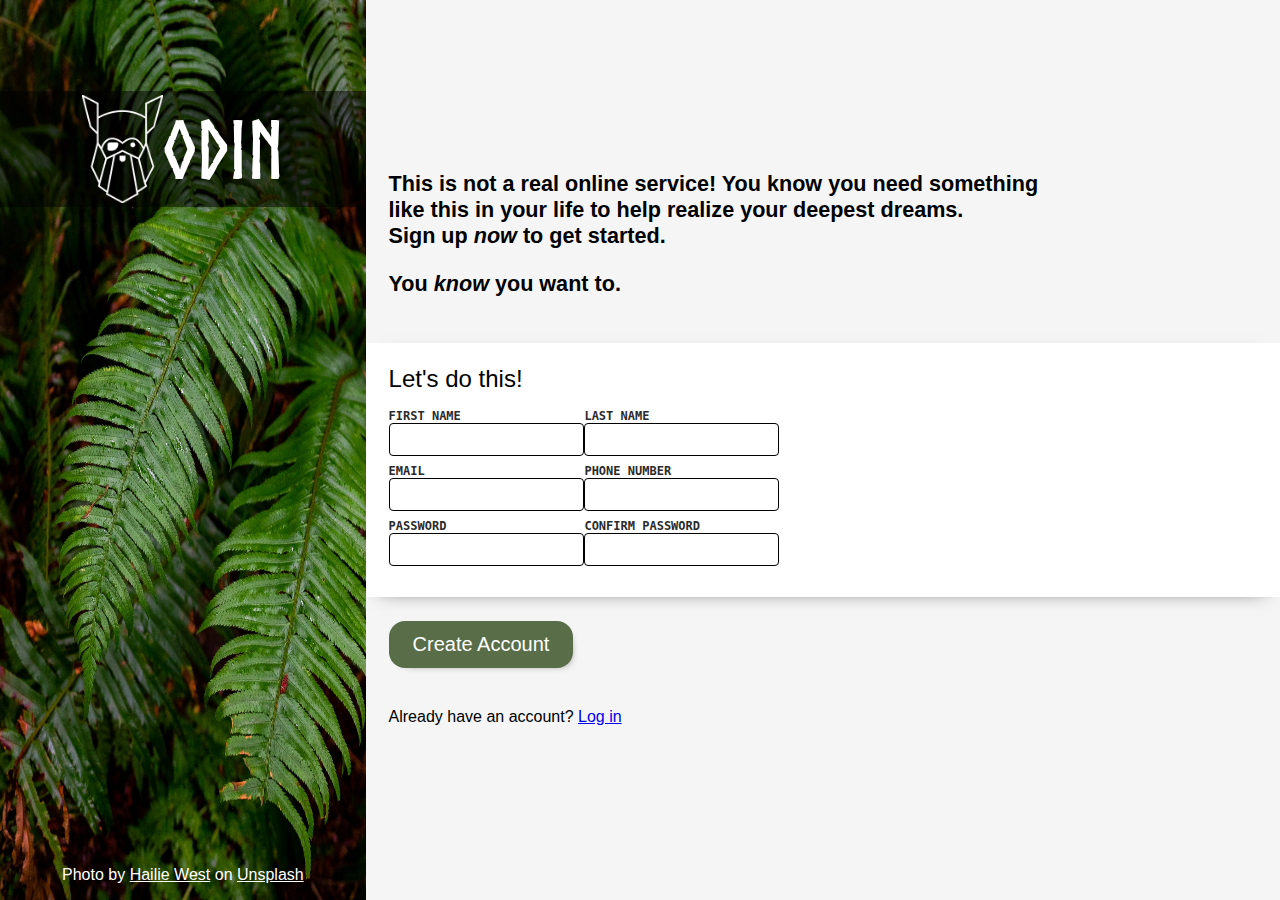
==== src/index.html @ 801a7abb "Add space next to "Already have an account?" part" ====
<!DOCTYPE html>
<html lang="en">
<head>
    <meta charset="UTF-8">
    <meta name="viewport" content="width=device-width, initial-scale=1.0">
    <link rel="stylesheet" href="./stylesheets/styles.css">
    <script src="./scripts/validate-form.js" defer></script>
    <title>Odin : Sign Up</title>
</head>
<body>
    <main>
        <section class="side left">
            <div class="header-block">
                <img id="logo-img" src="./images/odin-logo.png" alt="website logo : looks like odin from norse mythology">
                <h1 id="logo-title">ODIN</h1>
            </div>
            <div class="footer">
                <p>Photo by <a href="https://unsplash.com/@haliewestphoto">Hailie West</a> on <a href="https://unsplash.com/">Unsplash</a></p>
            </div>
        </section>
        <section class="side right">
            
            <article>
                <p>This is not a real online service! You know you need something like this in your life to help realize your deepest dreams. <br>Sign up <span class="italic">now</span> to get started.</p>
                <p>You <span class="italic">know</span> you want to.</p>
            </article>
            
            <form action="" method="post">
                <div class="sign-up block">
                    <h2 class="sign-up title">Let's do this!</h2>
                        <ul>
                            <div class="side input-left">
                                <li class="sign-up list"><label for="first-name">FIRST NAME</label><input type="text" class="sign-up input"></li>
                                <li class="sign-up list"><label for="email">EMAIL</label><input type="email" class="sign-up input"></li>
                                <li class="sign-up list"><label for="password">PASSWORD</label><input type="password" class="sign-up input"></li>
                            </div>
                            <div class="side input-right">
                                <li class="sign-up list"><label for="last-name">LAST NAME</label><input type="text" class="sign-up input"></li>
                                <li class="sign-up list"><label for="phone-number">PHONE NUMBER</label><input type="tel" class="sign-up input"></li>
                                <li class="sign-up list"><label for="confirm-password">CONFIRM PASSWORD</label><input type="password" class="sign-up input"></li>
                            </div>
                        </ul>
                </div>
                <button type="submit" id="submit-button">Create Account</button>
            </form>
            
            <p>Already have an account? <a href="./index.html" rel="noopener noreferrer" class="link">Log in</a></p>
        </section>
    </main>
</body>
</html>
---- src/stylesheets/styles.css ----
@import url("../fonts/norse-bold/stylesheet.css");

* {
    font-family: 'Roboto', sans-serif;
}

body {
    margin: 0;
    padding: 0;
}

main {
    display: flex;
    height: 100vh;
    width: auto;
}

.side.left {
    display: flex;
    flex-direction: column;
    justify-content: space-between;
    flex: 1;
    background-image: url("../images/background.jpg");
    background-size: 100% 100%;
    align-items: center;
}

.side.right {
    display: flex;
    flex-direction: column;
    justify-content: center;
    flex: 2.5;
    background-color: whitesmoke;
}

.side.right > * {
    padding: 0 2.5%;
    margin-bottom: 24px;
}

main > .side {
    box-sizing: border-box;
}

.header-block {
    display: flex;
    justify-content: center;
    align-items: center;
    background-color: rgba(0, 0, 0, 50%);
    margin-top: 25%;
    padding: 4px 0;
    align-self: stretch;
}

#logo-img {
    height: 108px;
    width: auto;
}

#logo-title {
    font: 5rem 'norsebold';
    color: white;
    padding: 0;
    margin: 0;
}

.left p,
.left p > a {
    color: white;
}

.right article {
    width: 75%;
}

article p {
    font-size: 1.35rem;
    font-weight: 600;
}

.italic {
    font-style: italic;
}

ul {
    list-style-type: none;
    margin: 0;
    padding: 0;
    display: flex;
    align-items: center;
    width: 45%;
    justify-content: space-between;
}

li.sign-up {
    display: flex;
    flex-direction: column;
    align-items: flex-start;
    margin-bottom: 8px;
}

li.sign-up label {
    font: 12px monospace;
    font-weight: 600;
    font-stretch: wider;
    color: rgb(44, 43, 43);
}

li.sign-up input {
    border: 1px solid black;
    border-radius: 4px;
    padding: 8px;
}

.side.right form {
    padding: 0;
}

.side.right form button {
    margin: 0 2.5%;
}

.sign-up.block {
    background-color: white;
    padding: 2.5%;
    box-shadow: 0 5px 20px -15px black;
}

.sign-up.title {
    margin: 0;
    padding: 0;
    font-weight: 500;
    margin-bottom: 16px;
}

#submit-button {
    background-color: #596D48;
    margin-top: 24px;
    border: 0;
    border-radius: 16px;
    color: white;
    font-size: 1.25rem;
    padding: 0.75rem 1.5rem;
    -webkit-box-shadow: 5px 5px 10px -10px black; 
}
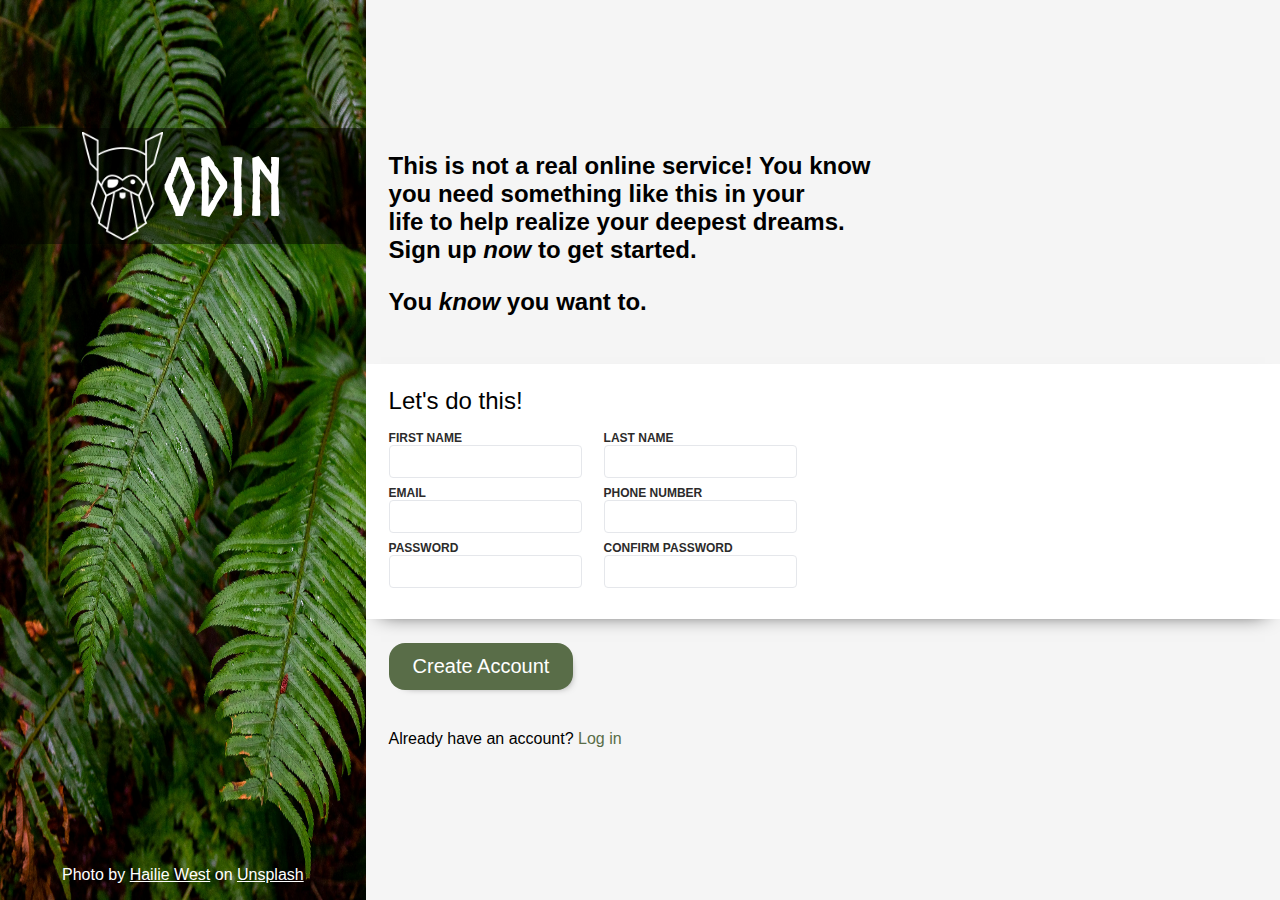
==== commit 778c0c1a: "Add "required" attributes inside inputs' tags" ====
--- a/src/index.html
+++ b/src/index.html
@@ -30,14 +30,14 @@
                     <h2 class="sign-up title">Let's do this!</h2>
                         <ul>
                             <div class="side input-left">
-                                <li class="sign-up list"><label for="first-name">FIRST NAME</label><input type="text" class="sign-up input"></li>
-                                <li class="sign-up list"><label for="email">EMAIL</label><input type="email" class="sign-up input"></li>
-                                <li class="sign-up list"><label for="password">PASSWORD</label><input type="password" class="sign-up input"></li>
+                                <li class="sign-up list"><label for="first-name">FIRST NAME</label><input type="text" class="sign-up input" aria-required="true" required><span></span></li>
+                                <li class="sign-up list"><label for="email">EMAIL</label><input type="email" class="sign-up input" aria-required="true" required><span></span></li>
+                                <li class="sign-up list"><label for="password">PASSWORD</label><input type="password" class="sign-up input" aria-required="true" required><span></span></li>
                             </div>
                             <div class="side input-right">
-                                <li class="sign-up list"><label for="last-name">LAST NAME</label><input type="text" class="sign-up input"></li>
-                                <li class="sign-up list"><label for="phone-number">PHONE NUMBER</label><input type="tel" class="sign-up input"></li>
-                                <li class="sign-up list"><label for="confirm-password">CONFIRM PASSWORD</label><input type="password" class="sign-up input"></li>
+                                <li class="sign-up list"><label for="last-name">LAST NAME</label><input type="text" class="sign-up input" aria-required="true" required><span></span></li>
+                                <li class="sign-up list"><label for="phone-number">PHONE NUMBER</label><input type="tel" class="sign-up input" aria-required="true" required><span></span></li>
+                                <li class="sign-up list"><label for="confirm-password">CONFIRM PASSWORD</label><input type="password" class="sign-up input" aria-required="true" required><span></span></li>
                             </div>
                         </ul>
                 </div>
--- a/src/stylesheets/styles.css
+++ b/src/stylesheets/styles.css
@@ -47,7 +47,7 @@
     justify-content: center;
     align-items: center;
     background-color: rgba(0, 0, 0, 50%);
-    margin-top: 25%;
+    margin-top: 35%;
     padding: 4px 0;
     align-self: stretch;
 }
@@ -70,12 +70,13 @@
 }
 
 .right article {
-    width: 75%;
+    width: 65%;
 }
 
 article p {
-    font-size: 1.35rem;
+    font-size: 1.5rem;
     font-weight: 600;
+    text-wrap: balance;
 }
 
 .italic {
@@ -89,7 +90,13 @@
     display: flex;
     align-items: center;
     width: 45%;
+    gap: 16px;
     justify-content: space-between;
+}
+
+.side.input-left,
+.side.input-right {
+    width: 45%;
 }
 
 li.sign-up {
@@ -97,19 +104,21 @@
     flex-direction: column;
     align-items: flex-start;
     margin-bottom: 8px;
+    width: 100%;
 }
 
 li.sign-up label {
-    font: 12px monospace;
+    font: 12px sans-serif;
     font-weight: 600;
     font-stretch: wider;
     color: rgb(44, 43, 43);
 }
 
 li.sign-up input {
-    border: 1px solid black;
+    border: 1px solid #E5E7EB;
     border-radius: 4px;
     padding: 8px;
+    width: 100%;
 }
 
 .side.right form {
@@ -123,7 +132,7 @@
 .sign-up.block {
     background-color: white;
     padding: 2.5%;
-    box-shadow: 0 5px 20px -15px black;
+    box-shadow: 0 7.5px 20px -15px black;
 }
 
 .sign-up.title {
@@ -141,5 +150,24 @@
     color: white;
     font-size: 1.25rem;
     padding: 0.75rem 1.5rem;
-    -webkit-box-shadow: 5px 5px 10px -10px black; 
+    -webkit-box-shadow: 5px 5px 10px -10px black;
+    box-shadow: 5px 5px 10px -10px black;
 }
+
+.side.right > p {
+    font-size: 16px;
+}
+
+.side.right > p > a {
+    color: #596D48;
+    text-decoration: none;
+}
+
+input:focus {
+    border: 1px solid black;
+    box-shadow: 5px 5px 5px -5px black;
+}
+
+input:invalid {
+    border: 1px solid red;
+}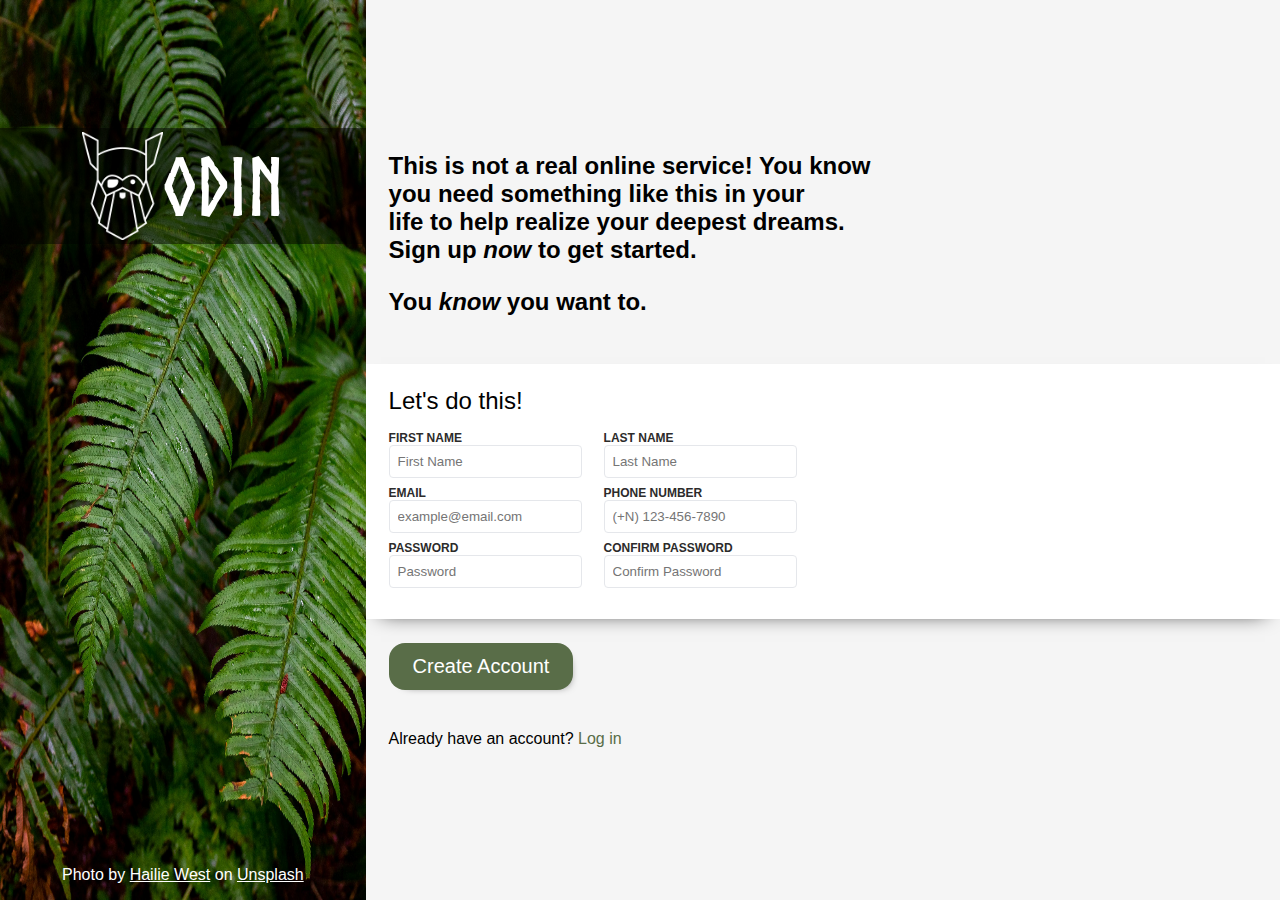
==== commit e94078f8: "Add placeholder attributes w/ appropriate text inside inputs" ====
--- a/src/index.html
+++ b/src/index.html
@@ -30,14 +30,20 @@
                     <h2 class="sign-up title">Let's do this!</h2>
                         <ul>
                             <div class="side input-left">
-                                <li class="sign-up list"><label for="first-name">FIRST NAME</label><input type="text" class="sign-up input" aria-required="true" required><span></span></li>
-                                <li class="sign-up list"><label for="email">EMAIL</label><input type="email" class="sign-up input" aria-required="true" required><span></span></li>
-                                <li class="sign-up list"><label for="password">PASSWORD</label><input type="password" class="sign-up input" aria-required="true" required><span></span></li>
+                                <li class="sign-up list"><label for="first-name">FIRST NAME</label><input type="text" class="sign-up input" aria-required="true" required
+                                    pattern="([A-Z])([a-z]+)*(\s+([A-Z])([a-z]+)*)*" placeholder="First Name"><span></span></li>
+                                <li class="sign-up list"><label for="email">EMAIL</label><input type="email" class="sign-up input" aria-required="true" required
+                                    placeholder="example@email.com"><span></span></li>
+                                <li class="sign-up list"><label for="password">PASSWORD</label><input type="password" class="sign-up input" aria-required="true" required
+                                    minlength=8 placeholder="Password"><span></span></li>
                             </div>
                             <div class="side input-right">
-                                <li class="sign-up list"><label for="last-name">LAST NAME</label><input type="text" class="sign-up input" aria-required="true" required><span></span></li>
-                                <li class="sign-up list"><label for="phone-number">PHONE NUMBER</label><input type="tel" class="sign-up input" aria-required="true" required><span></span></li>
-                                <li class="sign-up list"><label for="confirm-password">CONFIRM PASSWORD</label><input type="password" class="sign-up input" aria-required="true" required><span></span></li>
+                                <li class="sign-up list"><label for="last-name">LAST NAME</label><input type="text" class="sign-up input" aria-required="true" required
+                                    pattern="([A-Z])([a-z]+)*(\s+([A-Z])([a-z]+)*)*" placeholder="Last Name"><span></span></li>
+                                <li class="sign-up list"><label for="phone-number">PHONE NUMBER</label><input type="tel" class="sign-up input" aria-required="true" required
+                                    placeholder="(+N) 123-456-7890"><span></span></li>
+                                <li class="sign-up list"><label for="confirm-password">CONFIRM PASSWORD</label><input type="password" class="sign-up input" aria-required="true" required
+                                    minlength=8 placeholder="Confirm Password"><span></span></li>
                             </div>
                         </ul>
                 </div>
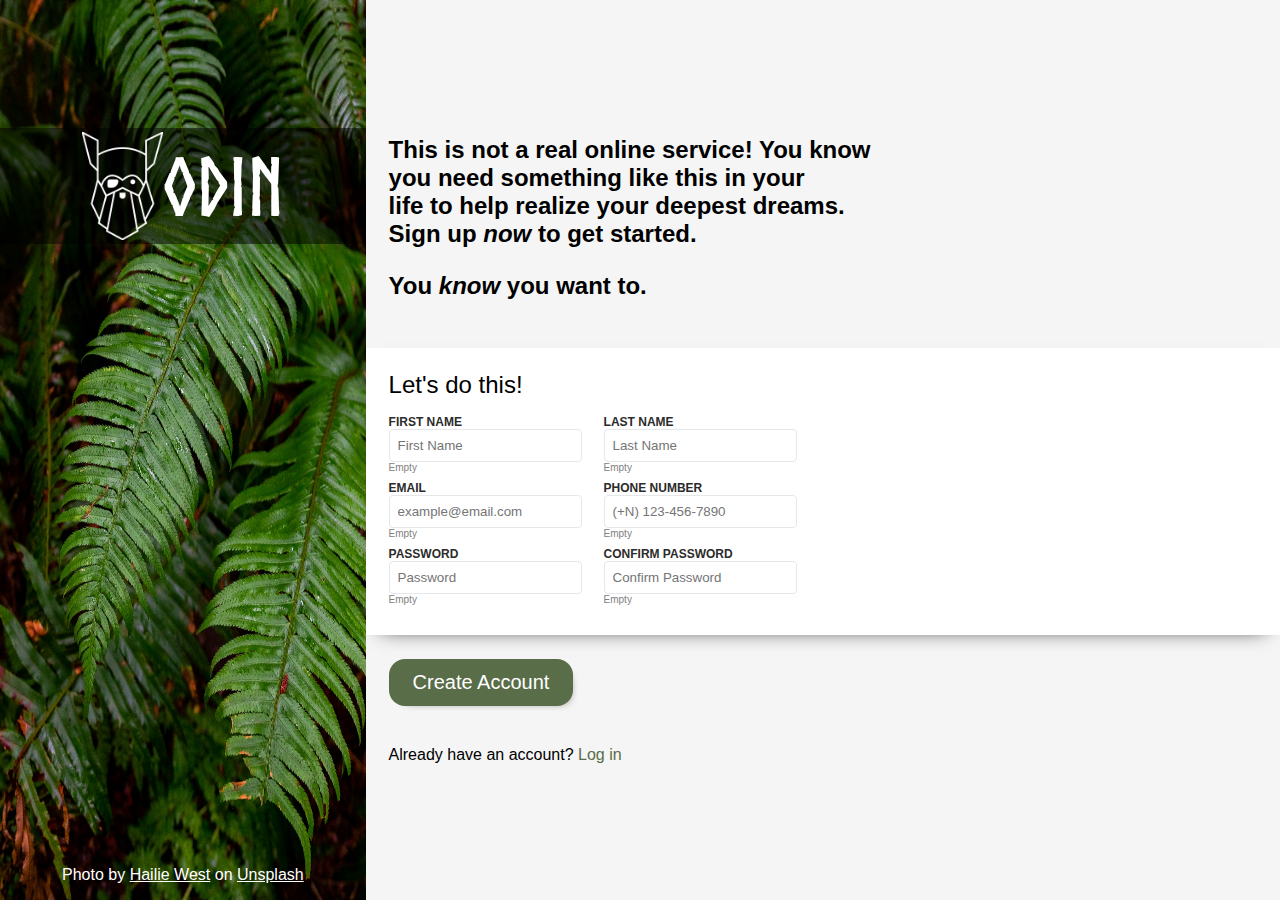
==== commit eae9b821: "Set valid pattern for phone number validation" ====
--- a/src/index.html
+++ b/src/index.html
@@ -31,19 +31,19 @@
                         <ul>
                             <div class="side input-left">
                                 <li class="sign-up list"><label for="first-name">FIRST NAME</label><input type="text" class="sign-up input" aria-required="true" required
-                                    pattern="([A-Z])([a-z]+)*(\s+([A-Z])([a-z]+)*)*" placeholder="First Name"><span></span></li>
+                                    pattern="([A-Z])([a-z]+)*(\s+([A-Z])([a-z]+)*)*" placeholder="First Name" id="first-name"><span></span></li>
                                 <li class="sign-up list"><label for="email">EMAIL</label><input type="email" class="sign-up input" aria-required="true" required
-                                    placeholder="example@email.com"><span></span></li>
+                                    placeholder="example@email.com" id="email"><span></span></li>
                                 <li class="sign-up list"><label for="password">PASSWORD</label><input type="password" class="sign-up input" aria-required="true" required
-                                    minlength=8 placeholder="Password"><span></span></li>
+                                    minlength=8 placeholder="Password" id="password"><span></span></li>
                             </div>
                             <div class="side input-right">
                                 <li class="sign-up list"><label for="last-name">LAST NAME</label><input type="text" class="sign-up input" aria-required="true" required
-                                    pattern="([A-Z])([a-z]+)*(\s+([A-Z])([a-z]+)*)*" placeholder="Last Name"><span></span></li>
+                                    pattern="([A-Z])([a-z]+)*(\s+([A-Z])([a-z]+)*)*" placeholder="Last Name" id="last-name"><span></span></li>
                                 <li class="sign-up list"><label for="phone-number">PHONE NUMBER</label><input type="tel" class="sign-up input" aria-required="true" required
-                                    placeholder="(+N) 123-456-7890"><span></span></li>
+                                    pattern="^\+[1-9]{2}[0-9]{10,14}$" placeholder="(+N) 123-456-7890" id="phone-number"><span></span></li>
                                 <li class="sign-up list"><label for="confirm-password">CONFIRM PASSWORD</label><input type="password" class="sign-up input" aria-required="true" required
-                                    minlength=8 placeholder="Confirm Password"><span></span></li>
+                                    minlength=8 placeholder="Confirm Password" id="confirm-password"><span></span></li>
                             </div>
                         </ul>
                 </div>
--- a/src/stylesheets/styles.css
+++ b/src/stylesheets/styles.css
@@ -164,10 +164,15 @@
 }
 
 input:focus {
-    border: 1px solid black;
+    outline: 1px solid blue;
     box-shadow: 5px 5px 5px -5px black;
 }
 
-input:invalid {
-    border: 1px solid red;
+input:invalid:not(:placeholder-shown) {
+    outline: 1px solid red;
+}
+
+input + span {
+    display: block;
+    font: 10px sans-serif;
 }